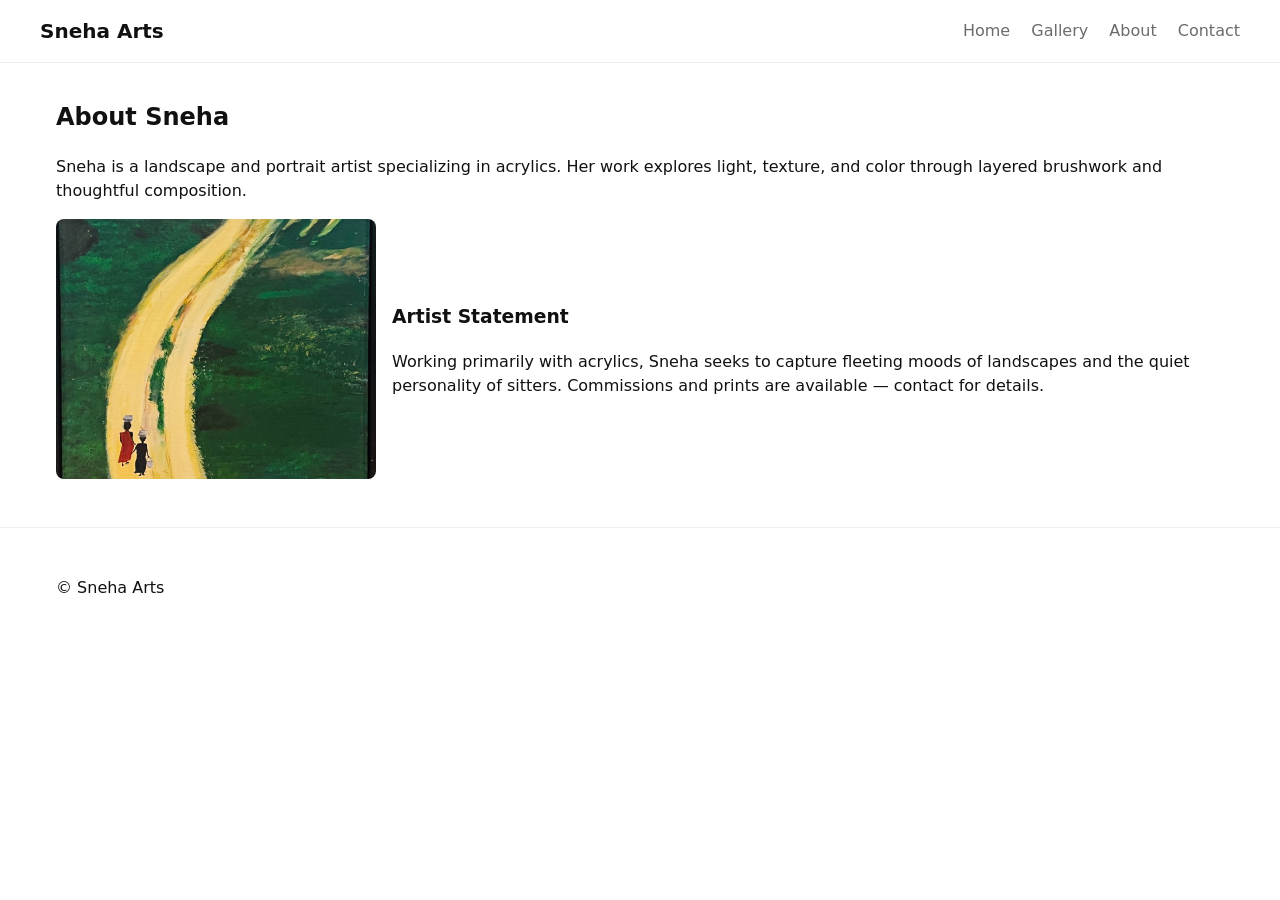
==== about.html @ 314d3874 "Publish site: add CNAME and update contact" ====
<!doctype html>
<html lang="en">
<head>
  <meta charset="utf-8" />
  <meta name="viewport" content="width=device-width,initial-scale=1" />
  <title>About — Sneha Arts</title>
  <link rel="stylesheet" href="styles.css">
</head>
<body>
  <header class="site-header">
    <div class="wrap">
      <h1 class="site-title">Sneha Arts</h1>
      <nav class="site-nav">
        <a href="index.html">Home</a>
        <a href="gallery.html">Gallery</a>
        <a href="about.html">About</a>
        <a href="contact.html">Contact</a>
      </nav>
    </div>
  </header>

  <main class="wrap">
    <h2>About Sneha</h2>
    <p>Sneha is a landscape and portrait artist specializing in acrylics. Her work explores light, texture, and color through layered brushwork and thoughtful composition.</p>

    <section class="bio-grid">
      <img src="assets/IMG_6713.jpg" alt="Sneha artwork">
      <div>
        <h3>Artist Statement</h3>
        <p>Working primarily with acrylics, Sneha seeks to capture fleeting moods of landscapes and the quiet personality of sitters. Commissions and prints are available — contact for details.</p>
      </div>
    </section>
  </main>

  <footer class="site-footer">
    <div class="wrap">
      <p>© Sneha Arts</p>
    </div>
  </footer>

  <script src="script.js"></script>
</body>
</html>
---- styles.css ----
:root{
  --bg:#fff;
  --fg:#111;
  --muted:#6b6b6b;
  --accent:#8b5cf6;
  --wrap:1200px;
}
*{box-sizing:border-box}
body{font-family:Inter,system-ui,Segoe UI,Roboto,Helvetica,Arial,sans-serif;margin:0;color:var(--fg);background:var(--bg);line-height:1.5}
.wrap{max-width:var(--wrap);margin:0 auto;padding:1rem}
.site-header{border-bottom:1px solid #eee}
.site-header .wrap{display:flex;align-items:center;justify-content:space-between;padding:1rem 0}
.site-title{font-weight:700;margin:0;font-size:1.25rem}
.site-nav a{margin-left:1rem;color:var(--muted);text-decoration:none}
.hero{padding:2rem 0}
.hero-inner{display:grid;grid-template-columns:1fr 420px;gap:2rem;align-items:center}
.hero-text h2{margin-top:0;font-size:1.8rem}
.hero-image img{width:100%;height:320px;object-fit:cover;border-radius:8px;box-shadow:0 10px 25px rgba(0,0,0,0.08)}
.btn{display:inline-block;background:var(--accent);color:#fff;padding:0.6rem 1rem;border-radius:8px;text-decoration:none}
.preview-grid{display:grid;grid-template-columns:repeat(3,1fr);gap:1rem}
.preview-grid img{width:100%;height:180px;object-fit:cover;border-radius:6px}
.grid{display:grid;gap:0.8rem}
.gallery-grid{grid-template-columns:repeat(auto-fit,minmax(200px,1fr))}
.gallery-grid img{width:100%;height:220px;object-fit:cover;border-radius:6px;cursor:pointer;display:block}
.lede{color:var(--muted)}
.site-footer{border-top:1px solid #eee;padding:1rem 0;margin-top:2rem}
.bio-grid{display:grid;grid-template-columns:320px 1fr;gap:1rem;align-items:center}
.bio-grid img{width:100%;height:260px;object-fit:cover;border-radius:8px}
.contact-form{max-width:560px;display:grid;gap:0.6rem}
.contact-form label{display:flex;flex-direction:column;font-size:0.95rem;color:var(--muted)}
.contact-form input,.contact-form textarea{padding:0.6rem;border:1px solid #e6e6e6;border-radius:6px}

/* Lightbox */
.lightbox{position:fixed;inset:0;background:rgba(0,0,0,0.8);display:none;align-items:center;justify-content:center;padding:2rem}
.lightbox img{max-width:95%;max-height:85%;border-radius:6px}
.lightbox.lb-open{display:flex}
.lb-close{position:absolute;right:1rem;top:1rem;background:transparent;color:#fff;border:0;font-size:2rem;cursor:pointer}

/* Responsive */
@media (max-width:900px){
  .hero-inner{grid-template-columns:1fr}
  .preview-grid{grid-template-columns:repeat(2,1fr)}
  .bio-grid{grid-template-columns:1fr}
}
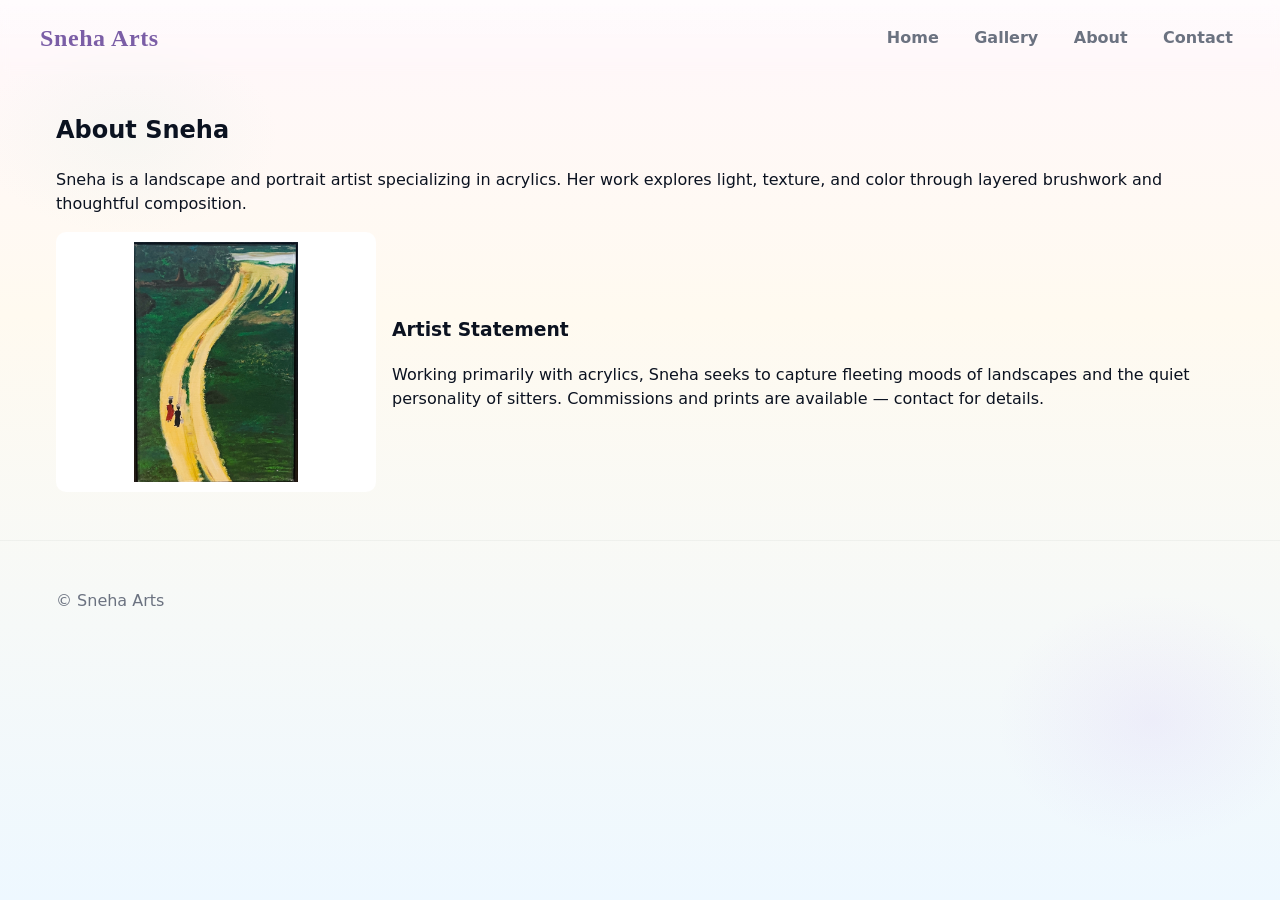
==== commit 6456d6df: "Update About nav links to point to external Canva site" ====
--- a/about.html
+++ b/about.html
@@ -13,7 +13,7 @@
       <nav class="site-nav">
         <a href="index.html">Home</a>
         <a href="gallery.html">Gallery</a>
-        <a href="about.html">About</a>
+        <a href="https://snehas-arts.my.canva.site/" target="_blank" rel="noopener">About</a>
         <a href="contact.html">Contact</a>
       </nav>
     </div>
--- a/styles.css
+++ b/styles.css
@@ -1,38 +1,75 @@
 :root{
-  --bg:#fff;
-  --fg:#111;
-  --muted:#6b6b6b;
-  --accent:#8b5cf6;
+  --bg: radial-gradient(600px 400px at 10% 15%, rgba(191,230,216,0.12) 0%, transparent 25%), radial-gradient(520px 420px at 90% 80%, rgba(183,140,241,0.10) 0%, transparent 30%), linear-gradient(180deg,#fff7fb 0%, #fffaf0 35%, #eef8ff 100%), repeating-linear-gradient(45deg, rgba(255,255,255,0.02) 0 1px, transparent 1px 8px); /* layered wash + subtle texture */
+  --bg-solid:#fff6f9; /* fallback/solid */
+  --fg:#0b1220; /* deep charcoal */
+  --muted:#6b7280; /* slate */
+  --accent:#b794f4; /* pastel lavender */
+  --accent-2:#ffb3b3; /* pastel coral */
+  --accent-3:#ffd6a5; /* pastel peach */
+  --accent-4:#bfe6d8; /* pastel mint */
+  --card:#ffffff; /* card background */
   --wrap:1200px;
 }
 *{box-sizing:border-box}
-body{font-family:Inter,system-ui,Segoe UI,Roboto,Helvetica,Arial,sans-serif;margin:0;color:var(--fg);background:var(--bg);line-height:1.5}
+.site-title{font-family:'Playfair Display', serif;font-weight:700;margin:0;font-size:1.25rem}
+body{font-family:Inter,system-ui,Segoe UI,Roboto,Helvetica,Arial,sans-serif;margin:0;color:var(--fg);background:var(--bg-solid);background-image:var(--bg);background-attachment:fixed;line-height:1.5}
 .wrap{max-width:var(--wrap);margin:0 auto;padding:1rem}
-.site-header{border-bottom:1px solid #eee}
-.site-header .wrap{display:flex;align-items:center;justify-content:space-between;padding:1rem 0}
-.site-title{font-weight:700;margin:0;font-size:1.25rem}
-.site-nav a{margin-left:1rem;color:var(--muted);text-decoration:none}
-.hero{padding:2rem 0}
+.site-header{border-bottom:0;background:transparent}
+.site-header .wrap{display:flex;align-items:center;justify-content:space-between;padding:1.25rem 0}
+.site-title{font-family:'Playfair Display', serif;font-weight:700;margin:0;font-size:1.4rem;color:#7b5ea6}
+.site-nav a{margin-left:1rem;color:var(--muted);text-decoration:none;font-weight:600;padding:0.35rem 0.5rem;border-radius:8px}
+.site-nav a:hover{background:linear-gradient(90deg, rgba(183,140,241,0.12), rgba(255,179,179,0.09));color:var(--fg)}
+
+/* Hero */
+.hero-large{padding:3.75rem 0 3.25rem;background:linear-gradient(180deg,#fff7fb 0%, #fffaf0 45%, #f0fbff 100%);position:relative;overflow:visible}
 .hero-inner{display:grid;grid-template-columns:1fr 420px;gap:2rem;align-items:center}
-.hero-text h2{margin-top:0;font-size:1.8rem}
-.hero-image img{width:100%;height:320px;object-fit:cover;border-radius:8px;box-shadow:0 10px 25px rgba(0,0,0,0.08)}
-.btn{display:inline-block;background:var(--accent);color:#fff;padding:0.6rem 1rem;border-radius:8px;text-decoration:none}
-.preview-grid{display:grid;grid-template-columns:repeat(3,1fr);gap:1rem}
-.preview-grid img{width:100%;height:180px;object-fit:cover;border-radius:6px}
+.hero-text.center{max-width:720px}
+.hero-title{font-family:'Playfair Display',serif;font-size:2.8rem;margin:0 0 0.6rem;color:#2d2338;letter-spacing:0.2px}
+.hero-sub{color:var(--muted);margin:0 0 1rem;font-size:1.05rem}
+.hero-lead{max-width:720px;color:rgba(13,18,34,0.85);font-size:1.08rem}
+.hero-actions{display:flex;gap:0.75rem;margin-bottom:0.9rem}
+.btn{display:inline-block;padding:0.65rem 1.05rem;border-radius:12px;text-decoration:none;font-weight:700;letter-spacing:0.2px}
+.btn-primary{background:linear-gradient(90deg,var(--accent),var(--accent-3));color:#5a2b4a;box-shadow:0 12px 40px rgba(123,94,166,0.08)}
+.btn-primary:hover{transform:translateY(-2px);box-shadow:0 18px 50px rgba(123,94,166,0.12)}
+.btn-ghost{background:transparent;border:1px solid rgba(7,18,38,0.06);color:var(--fg)}
+.socials{display:flex;gap:1rem;color:var(--muted);font-size:0.95rem}
+
+/* Artist portrait block in hero */
+.artist-bio{display:flex;align-items:center;gap:1.5rem;margin-top:1.6rem}
+.artist-pic{width:180px;height:180px;border-radius:50%;object-fit:cover;object-position:50% 20%;border:8px solid rgba(255,255,255,0.98);box-shadow:0 30px 90px rgba(7,18,38,0.16);display:block;background:linear-gradient(135deg, rgba(255,255,255,0.78), rgba(255,255,255,0.35));padding:8px}
+.artist-meta{line-height:1.05}
+.artist-name{font-weight:800;color:var(--fg);font-size:1.28rem}
+.artist-role{font-size:1.06rem;color:var(--muted);margin-top:6px}
+
+@media (max-width:900px){
+  .artist-bio{justify-content:flex-start;gap:0.9rem}
+  .artist-pic{width:128px;height:128px}
+  .artist-name{font-size:1.08rem}
+}
+
+.feature-frame img{width:100%;height:520px;object-fit:contain;object-position:center center;border-radius:14px;box-shadow:0 26px 70px rgba(7,18,38,0.08);border:6px solid rgba(255,255,255,0.7);background:var(--card);padding:12px}
+
+/* Preview */
+.preview{padding-top:1.25rem}
+.preview-grid{display:grid;grid-template-columns:repeat(4,1fr);gap:1rem}
+.preview-grid a{display:block;background:var(--card);padding:12px;border-radius:14px;box-shadow:0 18px 40px rgba(7,18,38,0.06);border:1px solid rgba(15,23,42,0.04);transition:transform .18s ease,box-shadow .18s ease}
+.preview-grid a:hover{transform:translateY(-6px);box-shadow:0 32px 80px rgba(7,18,38,0.10)}
+.preview-grid img{width:100%;height:180px;object-fit:cover;object-position:center center;border-radius:10px;display:block}
+
 .grid{display:grid;gap:0.8rem}
 .gallery-grid{grid-template-columns:repeat(auto-fit,minmax(200px,1fr))}
-.gallery-grid img{width:100%;height:220px;object-fit:cover;border-radius:6px;cursor:pointer;display:block}
+.gallery-grid img{width:100%;height:320px;object-fit:contain;object-position:center center;border-radius:8px;cursor:pointer;display:block;background:var(--card);padding:10px}
 .lede{color:var(--muted)}
-.site-footer{border-top:1px solid #eee;padding:1rem 0;margin-top:2rem}
+.site-footer{border-top:1px solid rgba(16,24,40,0.04);padding:1rem 0;margin-top:2rem;color:var(--muted)}
 .bio-grid{display:grid;grid-template-columns:320px 1fr;gap:1rem;align-items:center}
-.bio-grid img{width:100%;height:260px;object-fit:cover;border-radius:8px}
+.bio-grid img{width:100%;height:260px;object-fit:contain;border-radius:10px;background:var(--card);padding:10px}
 .contact-form{max-width:560px;display:grid;gap:0.6rem}
 .contact-form label{display:flex;flex-direction:column;font-size:0.95rem;color:var(--muted)}
-.contact-form input,.contact-form textarea{padding:0.6rem;border:1px solid #e6e6e6;border-radius:6px}
+.contact-form input,.contact-form textarea{padding:0.6rem;border:1px solid #eee;border-radius:8px}
 
 /* Lightbox */
-.lightbox{position:fixed;inset:0;background:rgba(0,0,0,0.8);display:none;align-items:center;justify-content:center;padding:2rem}
-.lightbox img{max-width:95%;max-height:85%;border-radius:6px}
+.lightbox{position:fixed;inset:0;background:rgba(0,0,0,0.8);display:none;align-items:center;justify-content:center;padding:2rem;z-index:1200}
+.lightbox img{max-width:95%;max-height:85%;border-radius:8px}
 .lightbox.lb-open{display:flex}
 .lb-close{position:absolute;right:1rem;top:1rem;background:transparent;color:#fff;border:0;font-size:2rem;cursor:pointer}
 
@@ -41,4 +78,45 @@
   .hero-inner{grid-template-columns:1fr}
   .preview-grid{grid-template-columns:repeat(2,1fr)}
   .bio-grid{grid-template-columns:1fr}
+  .feature-frame img{height:320px}
+  .hero-title{font-size:1.6rem}
 }
+
+/* Feature image + thumbnails (carousel removed) */
+.feature-wrap{display:flex;flex-direction:column;gap:1rem;align-items:center}
+.feature-frame{width:420px;position:relative}
+.feature-frame img{width:100%;height:420px;object-fit:contain;border-radius:16px;box-shadow:0 30px 60px rgba(15,23,42,0.08);border:8px solid rgba(255,255,255,0.7);background:var(--card);padding:10px}
+.feature-caption{position:absolute;left:1rem;bottom:0.8rem;background:linear-gradient(90deg,rgba(255,255,255,0.98),rgba(255,255,255,0.86));padding:0.6rem 0.9rem;border-radius:12px;color:var(--fg);font-weight:700;box-shadow:0 8px 30px rgba(7,18,38,0.06)}
+.thumbs{display:flex;gap:0.6rem;flex-wrap:wrap;justify-content:center}
+.thumb{border:0;background:transparent;padding:0;cursor:pointer;border-radius:8px;overflow:hidden}
+.thumb img{width:110px;height:84px;object-fit:cover;object-position:center center;border-radius:6px;display:block;box-shadow:0 8px 24px rgba(2,6,23,0.08)}
+.thumb.active img{outline:3px solid rgba(139,92,246,0.14);transform:scale(1.02)}
+
+.gallery-grid figure{margin:0}
+.gallery-grid figure img{display:block}
+.gallery-grid figure figcaption{padding:0.6rem 0 1rem;color:var(--muted);font-size:0.95rem}
+
+@media (max-width:900px){
+  .feature-frame{width:100%}
+  .feature-frame img{height:380px}
+  .thumb img{width:86px;height:64px}
+}
+
+/* soft hero accent */
+.hero-large:before{content:"";position:absolute;right:-160px;top:-60px;width:640px;height:640px;background:radial-gradient(circle at 25% 25%, rgba(183,140,241,0.20) 0%, rgba(255,179,179,0.12) 32%, rgba(191,230,216,0.08) 58%, transparent 72%), radial-gradient(circle at 80% 80%, rgba(255,214,165,0.08), transparent 40%);filter:blur(46px);transform:rotate(6deg);opacity:0.95;pointer-events:none}
+
+/* Header polish */
+.site-title{font-family:'Playfair Display', serif;font-weight:700;margin:0;font-size:1.5rem;letter-spacing:0.6px}
+.site-header{background:linear-gradient(180deg,rgba(255,255,255,0.6),transparent);backdrop-filter:blur(4px)}
+.site-nav a{color:var(--muted);padding:0.35rem 0.45rem;border-radius:6px}
+.site-nav a:hover{background:rgba(139,92,246,0.06);color:var(--fg)}
+
+/* Animations */
+.hero-text.center{opacity:0;transform:translateY(12px);transition:opacity .6s ease,transform .6s ease}
+.hero-text.center.animate{opacity:1;transform:translateY(0)}
+.feature-frame{opacity:0;transform:scale(.995);transition:opacity .6s ease,transform .6s ease}
+.feature-frame.animate{opacity:1;transform:scale(1)}
+.thumb img{transition:transform .18s ease,box-shadow .18s ease,opacity .25s ease}
+.thumb.active img{transform:scale(1.04);box-shadow:0 18px 40px rgba(2,6,23,0.12);opacity:1}
+.gallery-grid figure{opacity:0;transform:translateY(8px);transition:opacity .5s ease,transform .5s ease}
+.gallery-grid figure.animate{opacity:1;transform:translateY(0)}
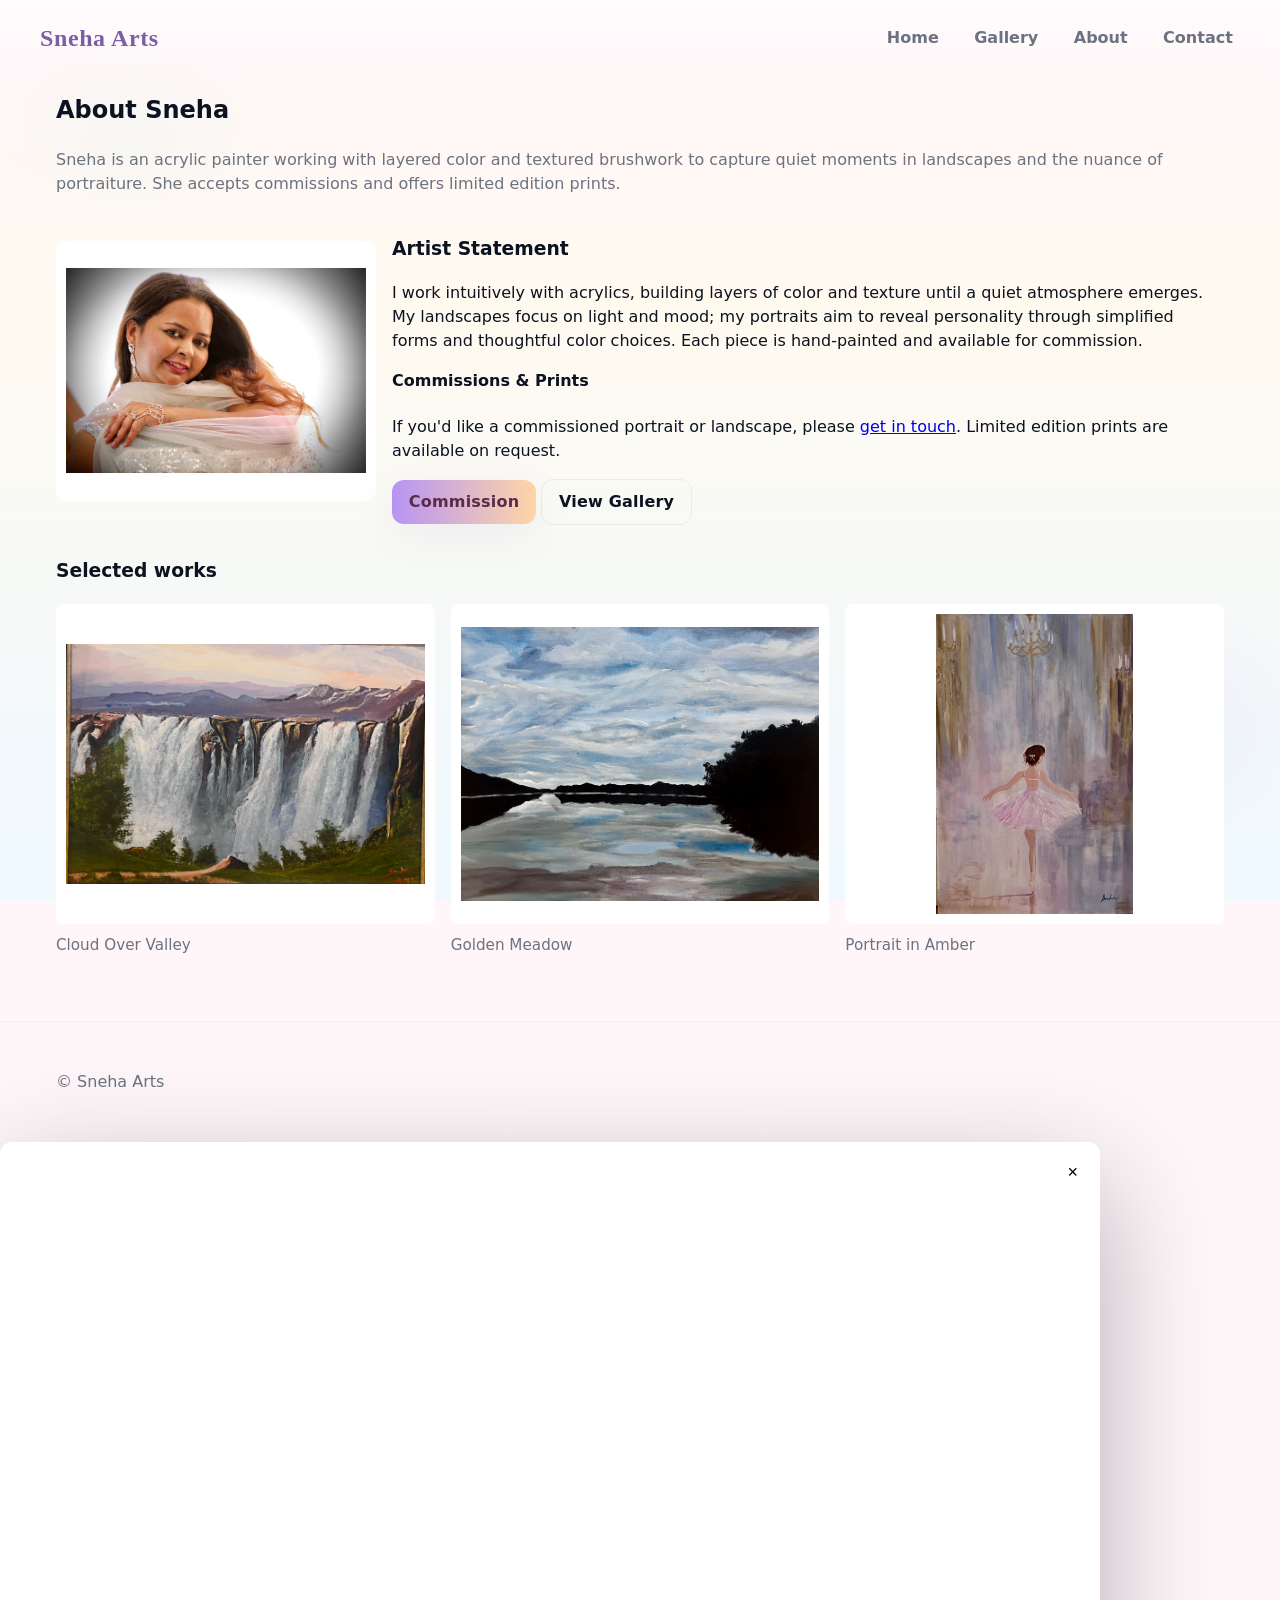
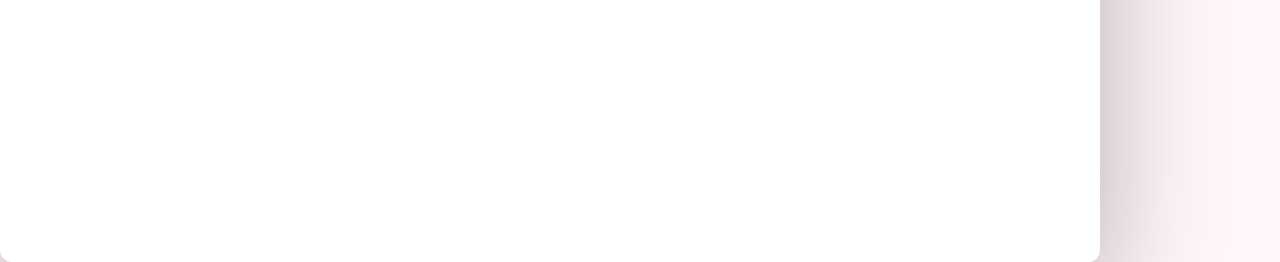
==== commit 4432b2a5: "Replace About with handcrafted local page and restore nav links to about.html" ====
--- a/about.html
+++ b/about.html
@@ -1,9 +1,11 @@
+<!doctype html>
 <!doctype html>
 <html lang="en">
 <head>
   <meta charset="utf-8" />
   <meta name="viewport" content="width=device-width,initial-scale=1" />
   <title>About — Sneha Arts</title>
+  <meta name="description" content="About Sneha — acrylic landscapes and portrait artist">
   <link rel="stylesheet" href="styles.css">
 </head>
 <body>
@@ -13,21 +15,40 @@
       <nav class="site-nav">
         <a href="index.html">Home</a>
         <a href="gallery.html">Gallery</a>
-        <a href="https://snehas-arts.my.canva.site/" target="_blank" rel="noopener">About</a>
+        <a href="about.html">About</a>
         <a href="contact.html">Contact</a>
       </nav>
     </div>
   </header>
 
   <main class="wrap">
-    <h2>About Sneha</h2>
-    <p>Sneha is a landscape and portrait artist specializing in acrylics. Her work explores light, texture, and color through layered brushwork and thoughtful composition.</p>
+    <section class="hero">
+      <h2 style="margin-top:0">About Sneha</h2>
+      <p class="lede">Sneha is an acrylic painter working with layered color and textured brushwork to capture quiet moments in landscapes and the nuance of portraiture. She accepts commissions and offers limited edition prints.</p>
+    </section>
 
-    <section class="bio-grid">
-      <img src="assets/IMG_6713.jpg" alt="Sneha artwork">
+    <section class="bio-grid" style="margin-top:1.25rem;">
+      <img src="assets/artist-pics/sneha1.jpg" alt="Sneha portrait" />
       <div>
         <h3>Artist Statement</h3>
-        <p>Working primarily with acrylics, Sneha seeks to capture fleeting moods of landscapes and the quiet personality of sitters. Commissions and prints are available — contact for details.</p>
+        <p>I work intuitively with acrylics, building layers of color and texture until a quiet atmosphere emerges. My landscapes focus on light and mood; my portraits aim to reveal personality through simplified forms and thoughtful color choices. Each piece is hand-painted and available for commission.</p>
+
+        <h4 style="margin-top:0.8rem">Commissions & Prints</h4>
+        <p>If you'd like a commissioned portrait or landscape, please <a href="contact.html">get in touch</a>. Limited edition prints are available on request.</p>
+
+        <div style="margin-top:1rem">
+          <a class="btn btn-primary" href="contact.html">Commission</a>
+          <a class="btn btn-ghost" href="gallery.html">View Gallery</a>
+        </div>
+      </div>
+    </section>
+
+    <section style="margin-top:2rem">
+      <h3>Selected works</h3>
+      <div class="grid gallery-grid" style="grid-template-columns:repeat(auto-fit,minmax(220px,1fr));gap:1rem;">
+        <figure><img loading="lazy" src="assets/IMG_6719.jpg" alt="Work"><figcaption>Cloud Over Valley</figcaption></figure>
+        <figure><img loading="lazy" src="assets/IMG_6702.jpg" alt="Work"><figcaption>Golden Meadow</figcaption></figure>
+        <figure><img loading="lazy" src="assets/IMG_6706.jpg" alt="Work"><figcaption>Portrait in Amber</figcaption></figure>
       </div>
     </section>
   </main>
@@ -41,3 +62,10 @@
   <script src="script.js"></script>
 </body>
 </html>
+    <div class="canva-modal__content" role="dialog" aria-modal="true">
+      <button class="canva-close" aria-label="Close">×</button>
+      <iframe id="canvaFrame" src="" loading="lazy" title="About Sneha"></iframe>
+    </div>
+  </div>
+</body>
+</html>
--- a/styles.css
+++ b/styles.css
@@ -45,6 +45,19 @@
   .artist-bio{justify-content:flex-start;gap:0.9rem}
   .artist-pic{width:128px;height:128px}
   .artist-name{font-size:1.08rem}
+}
+
+/* Canva About modal */
+.canva-modal{position:fixed;inset:0;display:none;align-items:center;justify-content:center;z-index:1400}
+.canva-modal.open{display:flex}
+.canva-modal__backdrop{position:absolute;inset:0;background:rgba(7,18,38,0.6);backdrop-filter:blur(2px)}
+.canva-modal__content{position:relative;width:min(1100px,96%);height:min(80vh,900px);background:var(--card);border-radius:12px;overflow:hidden;box-shadow:0 40px 120px rgba(2,6,23,0.3);display:flex;flex-direction:column}
+.canva-close{position:absolute;right:12px;top:12px;background:rgba(255,255,255,0.9);border:0;padding:8px 10px;border-radius:8px;cursor:pointer;font-size:18px;z-index:2}
+#canvaFrame{width:100%;height:100%;border:0}
+
+@media (max-width:720px){
+  .canva-modal__content{height:86vh}
+  .canva-close{right:8px;top:8px;padding:6px}
 }
 
 .feature-frame img{width:100%;height:520px;object-fit:contain;object-position:center center;border-radius:14px;box-shadow:0 26px 70px rgba(7,18,38,0.08);border:6px solid rgba(255,255,255,0.7);background:var(--card);padding:12px}
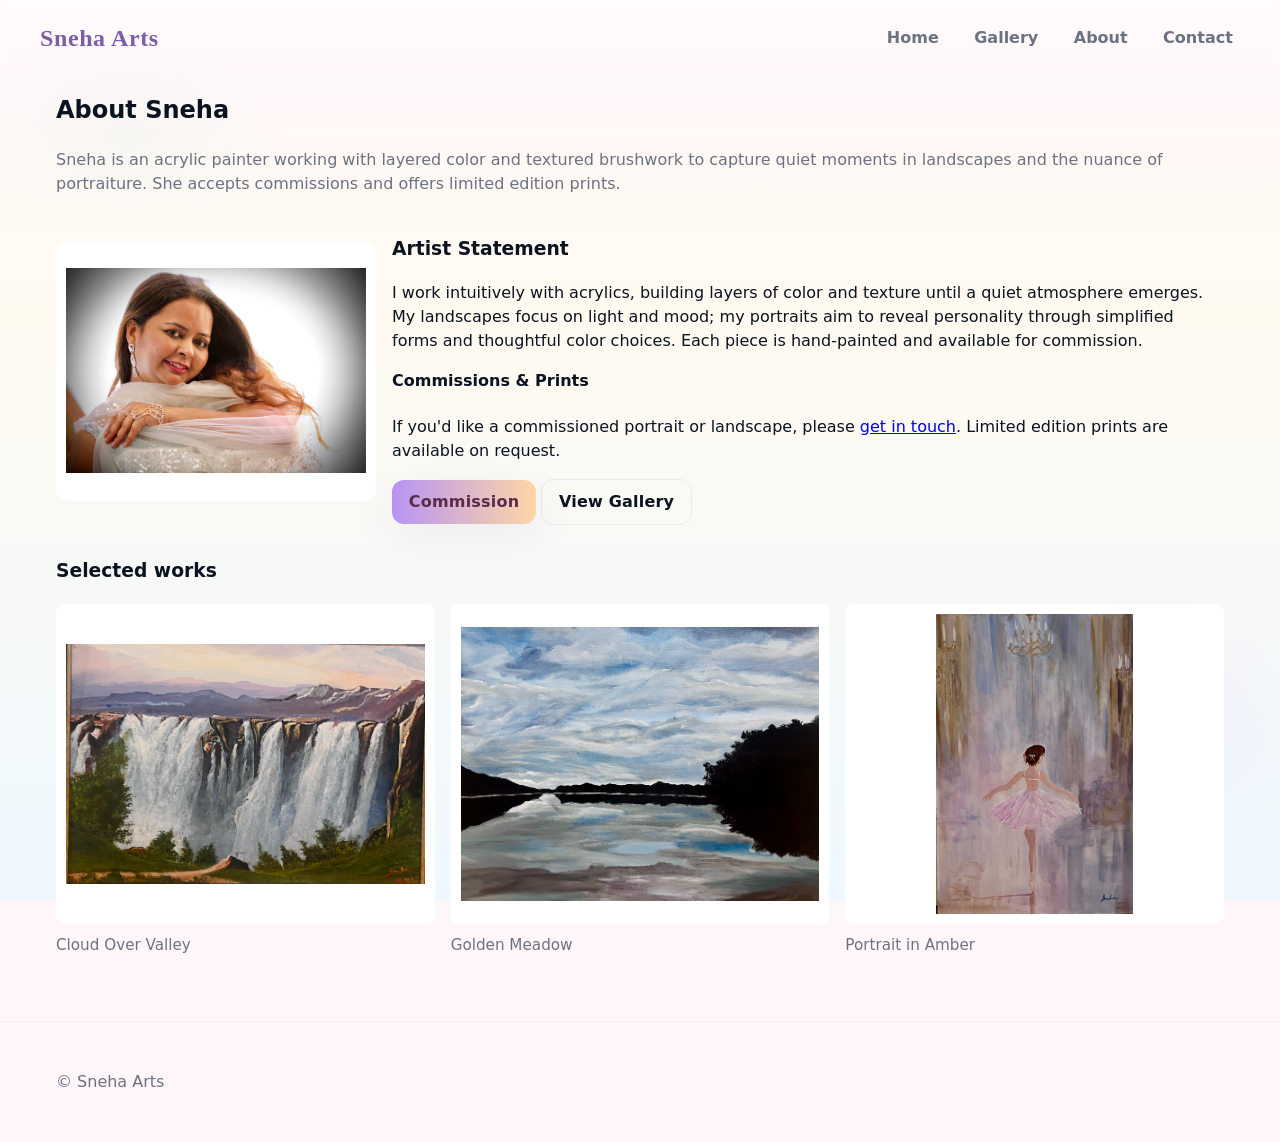
==== commit 576b2dd6: "Remove embedded Canva modal and related logic from About, Gallery, and Index pages" ====
--- a/about.html
+++ b/about.html
@@ -1,4 +1,3 @@
-<!doctype html>
 <!doctype html>
 <html lang="en">
 <head>
@@ -62,10 +61,3 @@
   <script src="script.js"></script>
 </body>
 </html>
-    <div class="canva-modal__content" role="dialog" aria-modal="true">
-      <button class="canva-close" aria-label="Close">×</button>
-      <iframe id="canvaFrame" src="" loading="lazy" title="About Sneha"></iframe>
-    </div>
-  </div>
-</body>
-</html>
--- a/styles.css
+++ b/styles.css
@@ -47,18 +47,7 @@
   .artist-name{font-size:1.08rem}
 }
 
-/* Canva About modal */
-.canva-modal{position:fixed;inset:0;display:none;align-items:center;justify-content:center;z-index:1400}
-.canva-modal.open{display:flex}
-.canva-modal__backdrop{position:absolute;inset:0;background:rgba(7,18,38,0.6);backdrop-filter:blur(2px)}
-.canva-modal__content{position:relative;width:min(1100px,96%);height:min(80vh,900px);background:var(--card);border-radius:12px;overflow:hidden;box-shadow:0 40px 120px rgba(2,6,23,0.3);display:flex;flex-direction:column}
-.canva-close{position:absolute;right:12px;top:12px;background:rgba(255,255,255,0.9);border:0;padding:8px 10px;border-radius:8px;cursor:pointer;font-size:18px;z-index:2}
-#canvaFrame{width:100%;height:100%;border:0}
-
-@media (max-width:720px){
-  .canva-modal__content{height:86vh}
-  .canva-close{right:8px;top:8px;padding:6px}
-}
+/* Canva modal removed: styles no longer needed */
 
 .feature-frame img{width:100%;height:520px;object-fit:contain;object-position:center center;border-radius:14px;box-shadow:0 26px 70px rgba(7,18,38,0.08);border:6px solid rgba(255,255,255,0.7);background:var(--card);padding:12px}
 
